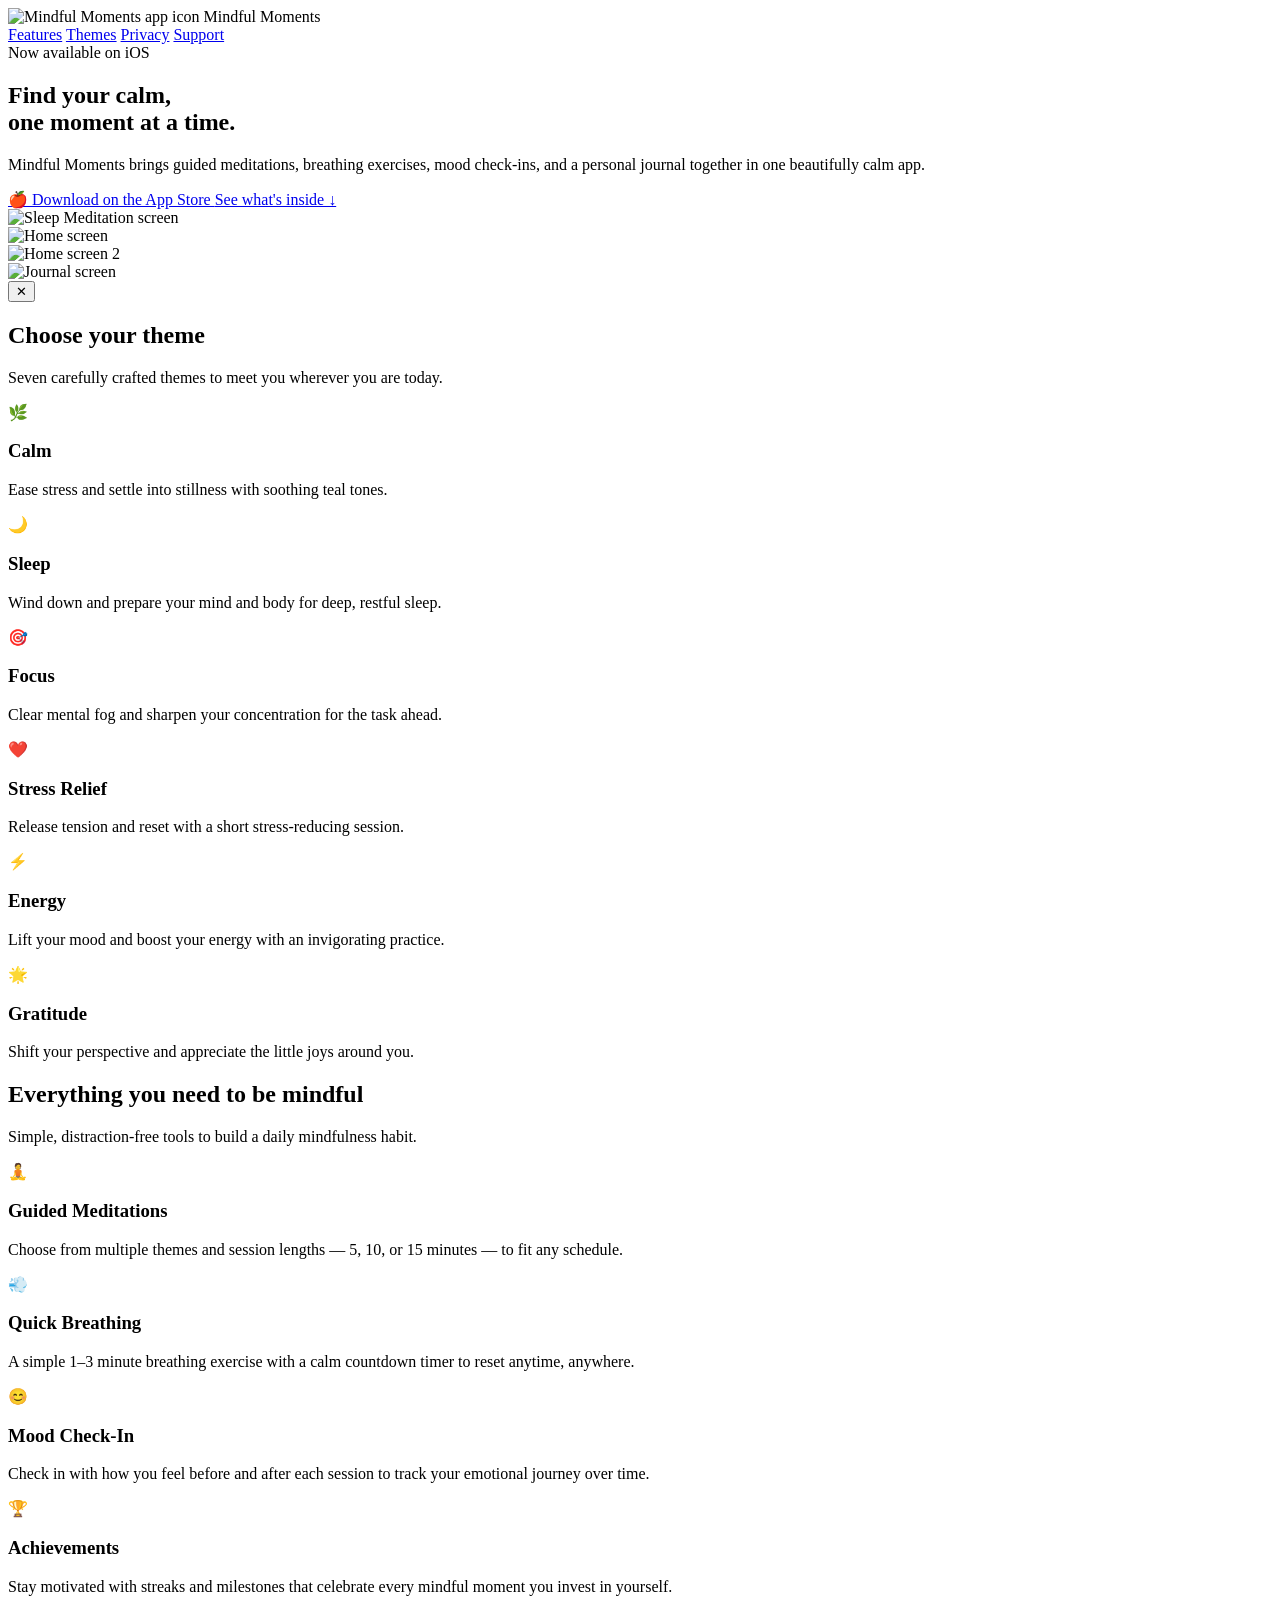
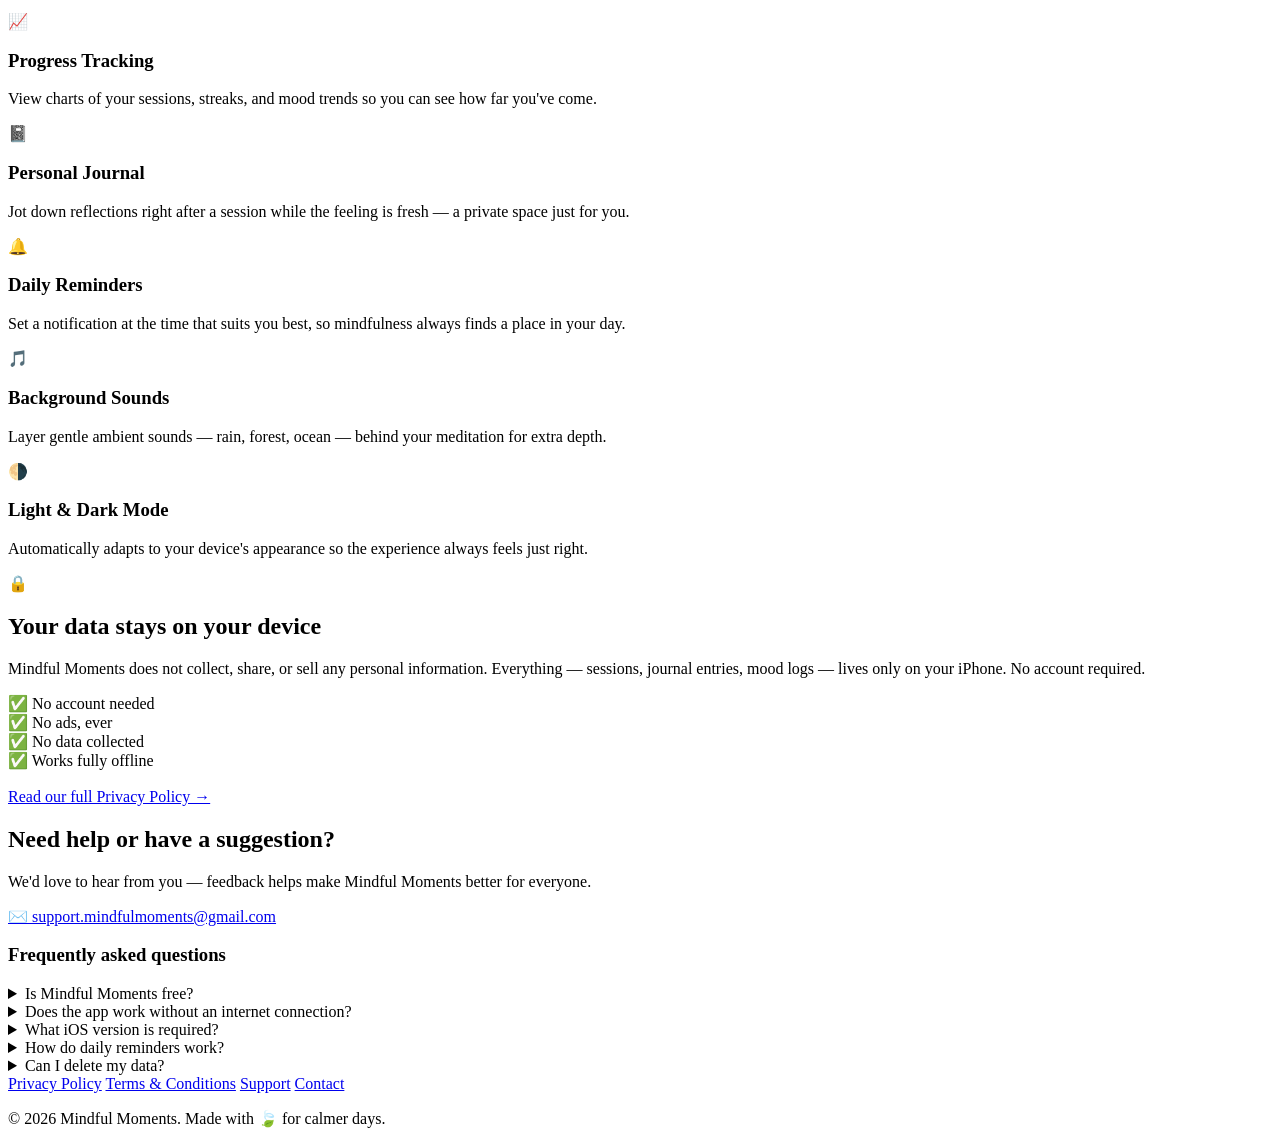
==== index.html @ 36a47b71 "Rename website/index.html to index.html" ====
<!doctype html>
<html lang="en">
  <head>
    <base href="/Mindful-Moments/"> 
    <meta charset="UTF-8" />
    <meta name="viewport" content="width=device-width, initial-scale=1.0" />
    <title>Mindful Moments — Pause. Breathe. Be.</title>
    <meta
      name="description"
      content="Mindful Moments is a gentle iOS meditation app with guided sessions, breathing exercises, mood tracking, journaling, and daily reminders — designed to help you feel calmer every day."
    />
    <meta property="og:title" content="Mindful Moments — Pause. Breathe. Be." />
    <meta
      property="og:description"
      content="Guided meditations, breathing exercises, and journaling — beautifully designed for iPhone."
    />
    <meta property="og:type" content="website" />
    <link rel="stylesheet" href="style.css" />
  </head>
  <body>
    <!-- ── Navigation ── -->
    <nav>
      <div class="nav-inner">
        <div class="nav-logo">
          <img
            class="logo-icon"
            src="Images/Mindful_Moments_%20App_Icon.png"
            alt="Mindful Moments app icon"
          />
          Mindful Moments
        </div>
        <div class="nav-links">
          <a href="#features">Features</a>
          <a href="#themes">Themes</a>
          <a href="#privacy">Privacy</a>
          <a href="#support">Support</a>
        </div>
      </div>
    </nav>

    <!-- ── Hero ── -->
    <section class="hero">
      <div class="container">
        <div class="hero-badge">Now available on iOS</div>
        <h1>
          Find your calm,<br />
          <span>one moment at a time.</span>
        </h1>
        <p>
          Mindful Moments brings guided meditations, breathing exercises, mood
          check-ins, and a personal journal together in one beautifully calm
          app.
        </p>
        <div class="hero-cta">
          <!-- Replace href with your real App Store link when live -->
          <a href="#" class="btn btn-primary">
            <span>🍎</span> Download on the App Store
          </a>
          <a href="#features" class="btn btn-ghost"> See what's inside ↓ </a>
        </div>

        <!-- Phone screenshots -->
        <div class="hero-phones">
          <div class="phone-card phone-screenshot" onclick="openLightbox(this)">
            <img
              src="Images/Mindful_Moments_Sleep_Meditation_New.png"
              alt="Sleep Meditation screen"
            />
          </div>
          <div
            class="phone-card phone-screenshot center"
            onclick="openLightbox(this)"
          >
            <img
              src="Images/Mindful_Moments_Home_Screen_1_New.png"
              alt="Home screen"
            />
          </div>
          <div
            class="phone-card phone-screenshot center"
            onclick="openLightbox(this)"
          >
            <img
              src="Images/Mindful_Moments_Home_Screen_2_New.png"
              alt="Home screen 2"
            />
          </div>
          <div class="phone-card phone-screenshot" onclick="openLightbox(this)">
            <img
              src="Images/Mindful_Moments_Journal_New.png"
              alt="Journal screen"
            />
          </div>
        </div>

        <!-- Lightbox overlay -->
        <div id="lightbox" onclick="closeLightbox()">
          <button id="lightbox-close" onclick="closeLightbox()">✕</button>
          <img id="lightbox-img" src="" alt="" />
        </div>
      </div>
    </section>

    <!-- ── Meditation Themes ── -->
    <section id="themes" class="themes-section">
      <div class="container">
        <h2>Choose your theme</h2>
        <p class="sub">
          Seven carefully crafted themes to meet you wherever you are today.
        </p>
        <div class="themes-grid">
          <div class="theme-card t-calm">
            <div class="theme-icon">🌿</div>
            <h3>Calm</h3>
            <p>
              Ease stress and settle into stillness with soothing teal tones.
            </p>
          </div>
          <div class="theme-card t-sleep">
            <div class="theme-icon">🌙</div>
            <h3>Sleep</h3>
            <p>
              Wind down and prepare your mind and body for deep, restful sleep.
            </p>
          </div>
          <div class="theme-card t-focus">
            <div class="theme-icon">🎯</div>
            <h3>Focus</h3>
            <p>
              Clear mental fog and sharpen your concentration for the task
              ahead.
            </p>
          </div>
          <div class="theme-card t-stress">
            <div class="theme-icon">❤️</div>
            <h3>Stress Relief</h3>
            <p>
              Release tension and reset with a short stress-reducing session.
            </p>
          </div>
          <div class="theme-card t-energy">
            <div class="theme-icon">⚡</div>
            <h3>Energy</h3>
            <p>
              Lift your mood and boost your energy with an invigorating
              practice.
            </p>
          </div>
          <div class="theme-card t-gratitude">
            <div class="theme-icon">🌟</div>
            <h3>Gratitude</h3>
            <p>
              Shift your perspective and appreciate the little joys around you.
            </p>
          </div>
        </div>
      </div>
    </section>

    <!-- ── Features ── -->
    <section id="features">
      <div class="container">
        <h2 class="section-title">Everything you need to be mindful</h2>
        <p class="section-sub">
          Simple, distraction-free tools to build a daily mindfulness habit.
        </p>
        <div class="features-grid">
          <div class="feature-card">
            <div class="feature-icon">🧘</div>
            <h3>Guided Meditations</h3>
            <p>
              Choose from multiple themes and session lengths — 5, 10, or 15
              minutes — to fit any schedule.
            </p>
          </div>
          <div class="feature-card">
            <div class="feature-icon">💨</div>
            <h3>Quick Breathing</h3>
            <p>
              A simple 1–3 minute breathing exercise with a calm countdown timer
              to reset anytime, anywhere.
            </p>
          </div>
          <div class="feature-card">
            <div class="feature-icon">😊</div>
            <h3>Mood Check-In</h3>
            <p>
              Check in with how you feel before and after each session to track
              your emotional journey over time.
            </p>
          </div>
          <div class="feature-card">
            <div class="feature-icon">🏆</div>
            <h3>Achievements</h3>
            <p>
              Stay motivated with streaks and milestones that celebrate every
              mindful moment you invest in yourself.
            </p>
          </div>
          <div class="feature-card">
            <div class="feature-icon">📈</div>
            <h3>Progress Tracking</h3>
            <p>
              View charts of your sessions, streaks, and mood trends so you can
              see how far you've come.
            </p>
          </div>
          <div class="feature-card">
            <div class="feature-icon">📓</div>
            <h3>Personal Journal</h3>
            <p>
              Jot down reflections right after a session while the feeling is
              fresh — a private space just for you.
            </p>
          </div>
          <div class="feature-card">
            <div class="feature-icon">🔔</div>
            <h3>Daily Reminders</h3>
            <p>
              Set a notification at the time that suits you best, so mindfulness
              always finds a place in your day.
            </p>
          </div>
          <div class="feature-card">
            <div class="feature-icon">🎵</div>
            <h3>Background Sounds</h3>
            <p>
              Layer gentle ambient sounds — rain, forest, ocean — behind your
              meditation for extra depth.
            </p>
          </div>
          <div class="feature-card">
            <div class="feature-icon">🌗</div>
            <h3>Light &amp; Dark Mode</h3>
            <p>
              Automatically adapts to your device's appearance so the experience
              always feels just right.
            </p>
          </div>
        </div>
      </div>
    </section>

    <!-- ── Privacy ── -->
    <section id="privacy">
      <div class="container">
        <div class="privacy-banner">
          <div class="lock">🔒</div>
          <h2>Your data stays on your device</h2>
          <p>
            Mindful Moments does not collect, share, or sell any personal
            information. Everything — sessions, journal entries, mood logs —
            lives only on your iPhone. No account required.
          </p>
          <div class="privacy-points">
            <div class="privacy-point">✅ No account needed</div>
            <div class="privacy-point">✅ No ads, ever</div>
            <div class="privacy-point">✅ No data collected</div>
            <div class="privacy-point">✅ Works fully offline</div>
          </div>
          <br />
          <a href="privacy.html" class="btn btn-ghost" style="margin-top: 8px">
            Read our full Privacy Policy →
          </a>
        </div>
      </div>
    </section>

    <!-- ── Support ── -->
    <section id="support" class="support-section">
      <div class="container">
        <h2>Need help or have a suggestion?</h2>
        <p>
          We'd love to hear from you — feedback helps make Mindful Moments
          better for everyone.
        </p>
        <!-- Replace with your real support email -->
        <a href="mailto:support.mindfulmoments@gmail.com" class="support-email">
          ✉️ support.mindfulmoments@gmail.com
        </a>

        <!-- FAQ -->
        <div class="faq">
          <h3>Frequently asked questions</h3>

          <details class="faq-item">
            <summary>Is Mindful Moments free?</summary>
            <p>
              Yes — the core app is free to download and use. There are no
              hidden charges or subscriptions required to access the guided
              meditations, journal, or progress tracking.
            </p>
          </details>

          <details class="faq-item">
            <summary>Does the app work without an internet connection?</summary>
            <p>
              Absolutely. Once installed, Mindful Moments works fully offline.
              All your sessions, journal entries, and progress are stored
              securely on your device.
            </p>
          </details>

          <details class="faq-item">
            <summary>What iOS version is required?</summary>
            <p>
              Mindful Moments requires iOS 17 or later and runs on all modern
              iPhones and iPads.
            </p>
          </details>

          <details class="faq-item">
            <summary>How do daily reminders work?</summary>
            <p>
              Head to the Settings tab in the app, choose a time that suits you,
              and turn on reminders. You'll need to allow notification
              permission when prompted — this is the only permission the app
              requests.
            </p>
          </details>

          <details class="faq-item">
            <summary>Can I delete my data?</summary>
            <p>
              Yes. Because all data is stored locally on your device, you can
              delete it at any time by removing the app. Nothing is stored in
              the cloud or on external servers.
            </p>
          </details>
        </div>
      </div>
    </section>

    <!-- ── Footer ── -->
    <footer>
      <div class="container">
        <div class="footer-links">
          <a href="privacy.html">Privacy Policy</a>
          <a href="terms.html">Terms &amp; Conditions</a>
          <a href="#support">Support</a>
          <a href="mailto:support.mindfulmoments@gmail.com">Contact</a>
        </div>
        <p>© 2026 Mindful Moments. Made with 🍃 for calmer days.</p>
      </div>
    </footer>

    <script>
      const lightbox = document.getElementById("lightbox");
      const lightboxImg = document.getElementById("lightbox-img");

      function openLightbox(card) {
        const img = card.querySelector("img");
        lightboxImg.src = img.src;
        lightboxImg.alt = img.alt;
        lightbox.style.display = "flex";
        // Trigger transition on next frame
        requestAnimationFrame(() => lightbox.classList.add("open"));
        document.body.style.overflow = "hidden";
      }

      function closeLightbox() {
        lightbox.classList.remove("open");
        document.body.style.overflow = "";
        setTimeout(() => {
          lightbox.style.display = "none";
        }, 300);
      }

      // Close on Escape key
      document.addEventListener("keydown", (e) => {
        if (e.key === "Escape") closeLightbox();
      });

      // Prevent click on image itself from closing
      lightboxImg.addEventListener("click", (e) => e.stopPropagation());
      <!-- v2 -->
        <!-- republish -->
    </script>
  </body>
</html>
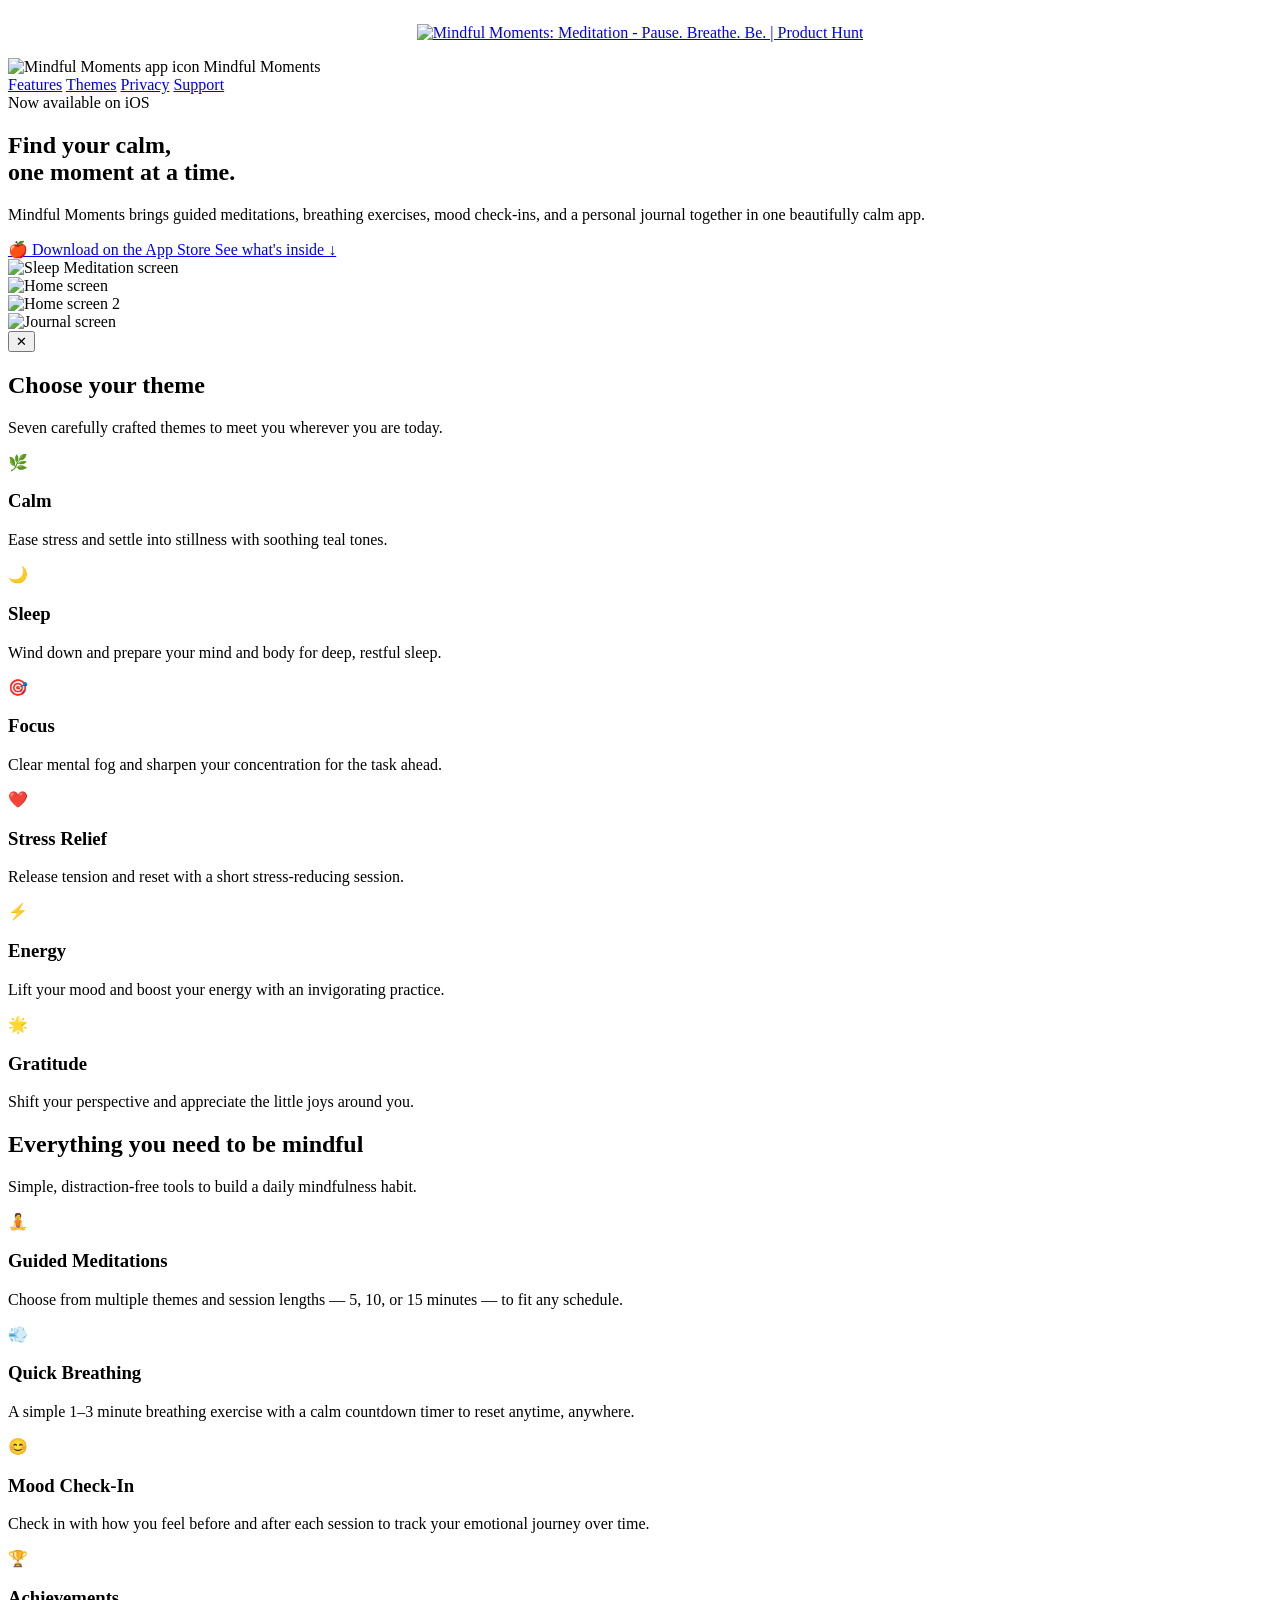
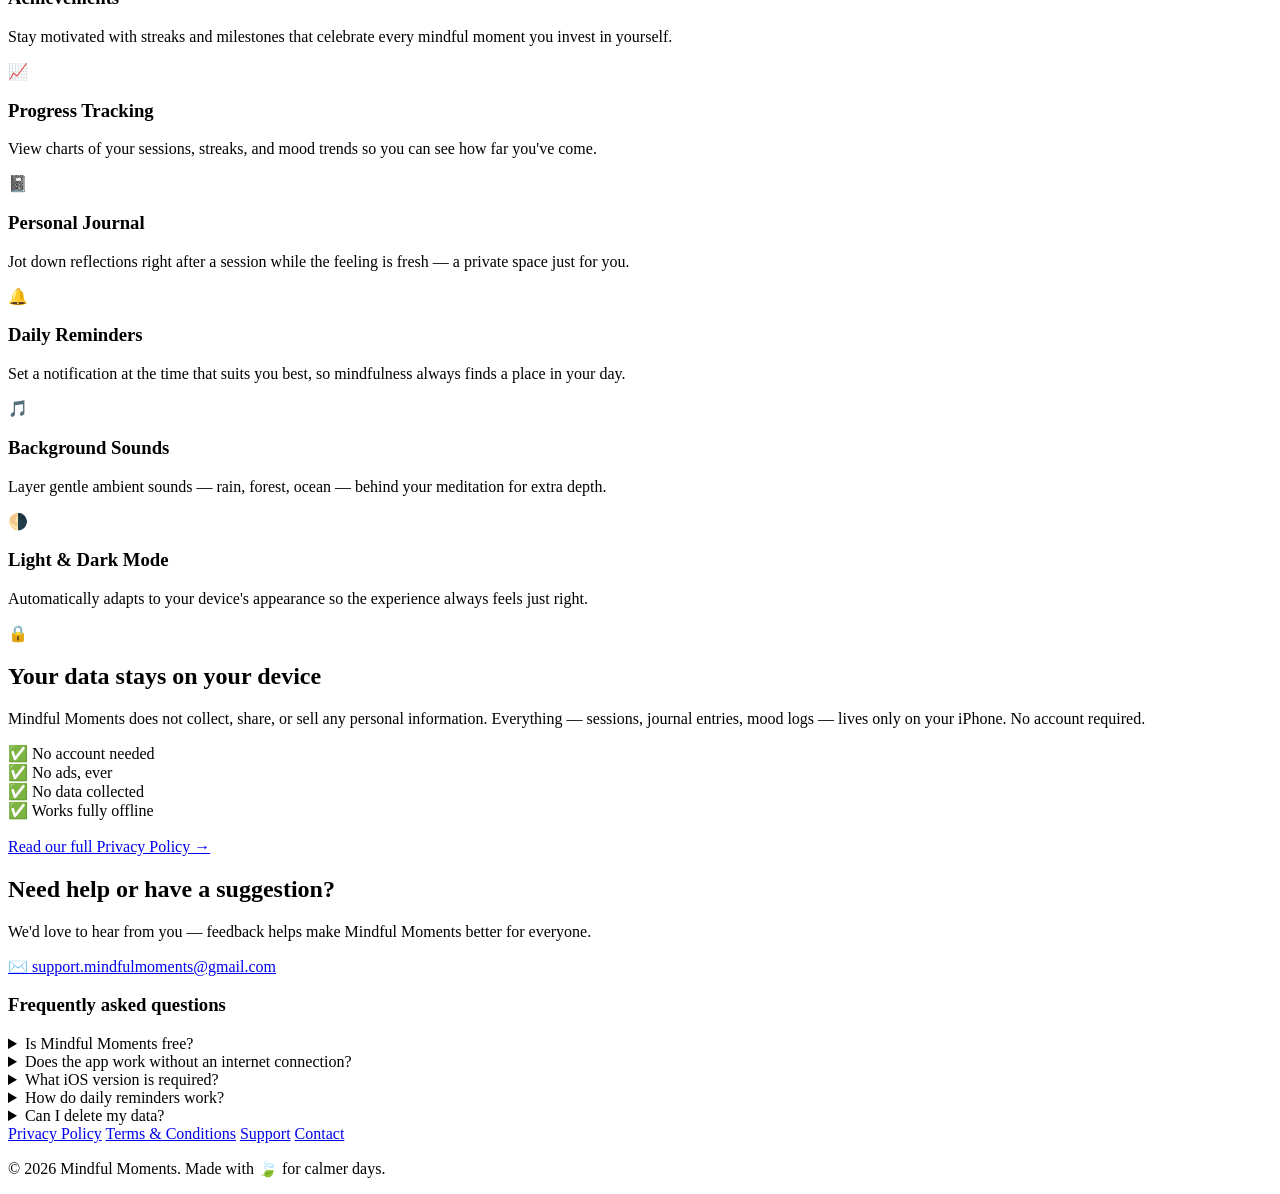
==== commit 9fadd572: "Update index.html" ====
--- a/index.html
+++ b/index.html
@@ -1,7 +1,7 @@
 <!doctype html>
 <html lang="en">
   <head>
-    <base href="/Mindful-Moments/"> 
+    <base href="/mindful-moments/"> 
     <meta charset="UTF-8" />
     <meta name="viewport" content="width=device-width, initial-scale=1.0" />
     <title>Mindful Moments — Pause. Breathe. Be.</title>
@@ -18,6 +18,9 @@
     <link rel="stylesheet" href="style.css" />
   </head>
   <body>
+    <div style="text-align: center; padding: 16px 0;">
+  <a href="https://www.producthunt.com/products/mindful-moments-meditation?embed=true&utm_source=badge-featured&utm_medium=badge&utm_campaign=badge-mindful-moments-meditation" target="_blank" rel="noopener noreferrer"><img alt="Mindful Moments: Meditation - Pause. Breathe. Be. | Product Hunt" width="250" height="54" src="https://api.producthunt.com/widgets/embed-image/v1/featured.svg?post_id=1178754&theme=light&t=1782197479480"></a>
+</div>
     <!-- ── Navigation ── -->
     <nav>
       <div class="nav-inner">
--- a/style.css
+++ b/style.css
@@ -0,0 +1,501 @@
+/* =============================================
+   Mindful Moments — Website stylesheet
+   Colour palette mirrors the app's teal/blue
+   gradient and SF Rounded aesthetic.
+   ============================================= */
+
+/* ── SF Pro Rounded font faces ── */
+@font-face {
+  font-family: 'SF Pro Rounded';
+  src: url('Fonts/SF-Pro-Rounded-Regular.otf') format('opentype');
+  font-weight: 400;
+  font-style: normal;
+  font-display: swap;
+}
+@font-face {
+  font-family: 'SF Pro Rounded';
+  src: url('Fonts/SF-Pro-Rounded-Medium.otf') format('opentype');
+  font-weight: 500;
+  font-style: normal;
+  font-display: swap;
+}
+@font-face {
+  font-family: 'SF Pro Rounded';
+  src: url('Fonts/SF-Pro-Rounded-Semibold.otf') format('opentype');
+  font-weight: 600;
+  font-style: normal;
+  font-display: swap;
+}
+@font-face {
+  font-family: 'SF Pro Rounded';
+  src: url('Fonts/SF-Pro-Rounded-Bold.otf') format('opentype');
+  font-weight: 700;
+  font-style: normal;
+  font-display: swap;
+}
+@font-face {
+  font-family: 'SF Pro Rounded';
+  src: url('Fonts/SF-Pro-Rounded-Heavy.otf') format('opentype');
+  font-weight: 800;
+  font-style: normal;
+  font-display: swap;
+}
+@font-face {
+  font-family: 'SF Pro Rounded';
+  src: url('Fonts/SF-Pro-Rounded-Black.otf') format('opentype');
+  font-weight: 900;
+  font-style: normal;
+  font-display: swap;
+}
+
+:root {
+  --teal:        #00c8b3;
+  --teal-dark:   #00a090;
+  --blue:        #4a90e2;
+  --grad-start:  #5ba4e6;
+  --grad-end:    #38c8b3;
+  --dark-bg:     #0d1b2a;
+  --card-bg:     rgba(255,255,255,0.10);
+  --card-border: rgba(255,255,255,0.22);
+  --text-light:  #ffffff;
+  --text-muted:  rgba(255,255,255,0.75);
+  --text-dark:   #0f2027;
+  --radius:      20px;
+  --radius-sm:   12px;
+  --shadow:      0 12px 40px rgba(0,0,0,0.18);
+}
+
+/* ── Reset ── */
+*, *::before, *::after { box-sizing: border-box; margin: 0; padding: 0; }
+html { scroll-behavior: smooth; }
+body {
+  font-family: 'SF Pro Rounded', system-ui, sans-serif;
+  background: var(--dark-bg);
+  color: var(--text-light);
+  line-height: 1.6;
+  -webkit-font-smoothing: antialiased;
+}
+a { color: inherit; text-decoration: none; }
+img { max-width: 100%; display: block; }
+
+/* ── Layout helpers ── */
+.container {
+  max-width: 1080px;
+  margin: 0 auto;
+  padding: 0 24px;
+}
+section { padding: 80px 0; }
+
+/* ── Buttons ── */
+.btn {
+  display: inline-flex;
+  align-items: center;
+  gap: 10px;
+  padding: 14px 30px;
+  border-radius: 50px;
+  font-size: 1rem;
+  font-weight: 600;
+  cursor: pointer;
+  transition: transform .2s, box-shadow .2s;
+  border: none;
+}
+.btn:hover { transform: translateY(-2px); box-shadow: 0 8px 28px rgba(0,200,179,.35); }
+.btn-primary {
+  background: linear-gradient(135deg, var(--teal), var(--blue));
+  color: #fff;
+}
+.btn-ghost {
+  background: var(--card-bg);
+  color: #fff;
+  border: 1px solid var(--card-border);
+  backdrop-filter: blur(12px);
+}
+
+/* ── Nav ── */
+nav {
+  position: sticky;
+  top: 0;
+  z-index: 100;
+  background: rgba(13,27,42,.72);
+  backdrop-filter: blur(20px);
+  border-bottom: 1px solid rgba(255,255,255,.08);
+}
+.nav-inner {
+  display: flex;
+  align-items: center;
+  justify-content: space-between;
+  padding: 16px 24px;
+  max-width: 1080px;
+  margin: 0 auto;
+}
+.nav-logo {
+  display: flex;
+  align-items: center;
+  gap: 10px;
+  font-size: 1.1rem;
+  font-weight: 700;
+}
+.nav-logo .logo-icon {
+  width: 36px;
+  height: 36px;
+  border-radius: 10px;
+  object-fit: cover;
+  display: block;
+  flex-shrink: 0;
+}
+.nav-links { display: flex; gap: 28px; font-size: .92rem; font-weight: 500; }
+.nav-links a { color: var(--text-muted); transition: color .2s; }
+.nav-links a:hover { color: #fff; }
+
+/* ── Hero ── */
+.hero {
+  position: relative;
+  overflow: hidden;
+  padding: 120px 0 100px;
+  text-align: center;
+}
+.hero::before {
+  content: '';
+  position: absolute;
+  inset: 0;
+  background: radial-gradient(ellipse 80% 60% at 50% 0%, rgba(0,200,179,.22) 0%, transparent 70%),
+              linear-gradient(180deg, rgba(90,164,230,.14) 0%, transparent 60%);
+  pointer-events: none;
+}
+.hero-badge {
+  display: inline-block;
+  background: rgba(0,200,179,.15);
+  border: 1px solid rgba(0,200,179,.35);
+  color: var(--teal);
+  font-size: .8rem;
+  font-weight: 600;
+  letter-spacing: .06em;
+  text-transform: uppercase;
+  padding: 6px 16px;
+  border-radius: 50px;
+  margin-bottom: 28px;
+}
+.hero h1 {
+  font-size: clamp(2.4rem, 6vw, 4rem);
+  font-weight: 800;
+  line-height: 1.12;
+  letter-spacing: -.02em;
+  margin-bottom: 22px;
+}
+.hero h1 span {
+  background: linear-gradient(90deg, var(--teal), var(--blue));
+  -webkit-background-clip: text;
+  -webkit-text-fill-color: transparent;
+  background-clip: text;
+}
+.hero p {
+  font-size: 1.15rem;
+  color: var(--text-muted);
+  max-width: 560px;
+  margin: 0 auto 40px;
+}
+.hero-cta { display: flex; justify-content: center; gap: 14px; flex-wrap: wrap; }
+
+/* app store badge placeholder */
+.badge-wrap {
+  display: inline-flex;
+  align-items: center;
+  gap: 8px;
+  padding: 11px 22px;
+  border-radius: 12px;
+  background: rgba(255,255,255,.08);
+  border: 1px solid rgba(255,255,255,.16);
+  font-size: .88rem;
+  font-weight: 600;
+  color: var(--text-muted);
+  cursor: default;
+}
+.badge-wrap .badge-icon { font-size: 1.4rem; }
+
+/* mockup phones */
+.hero-phones {
+  position: relative;
+  display: flex;
+  justify-content: flex-start;
+  align-items: center;
+  gap: 24px;
+  margin-top: 72px;
+  padding: 16px 40px 24px;
+  overflow-x: auto;
+  scroll-snap-type: x mandatory;
+  scrollbar-width: none;
+  -webkit-overflow-scrolling: touch;
+}
+.hero-phones::-webkit-scrollbar { display: none; }
+.phone-card {
+  width: 155px;
+  height: 305px;
+  border-radius: 32px;
+  border: 2px solid rgba(255,255,255,.15);
+  background: var(--card-bg);
+  backdrop-filter: blur(16px);
+  box-shadow: var(--shadow);
+  display: flex;
+  flex-direction: column;
+  align-items: center;
+  justify-content: center;
+  gap: 10px;
+  color: var(--text-muted);
+  font-size: .78rem;
+  text-align: center;
+  padding: 16px;
+  transition: transform .3s ease;
+}
+.phone-card.phone-screenshot {
+  width: 480px;
+  flex-shrink: 0;
+  scroll-snap-align: center;
+  height: auto;
+  padding: 0;
+  overflow: visible;
+  background: none;
+  border: none;
+  border-radius: 0;
+  backdrop-filter: none;
+  box-shadow: none;
+}
+.phone-card.phone-screenshot img {
+  width: 100%;
+  height: auto;
+  display: block;
+  border-radius: 16px;
+  filter: drop-shadow(0 20px 48px rgba(0,0,0,.45));
+}
+.phone-card:hover { transform: translateY(-8px); }
+.phone-card.center { transform: translateY(-36px); z-index: 2; }
+.phone-card.center:hover { transform: translateY(-46px); }
+.phone-card.phone-screenshot {
+  transition: transform .45s cubic-bezier(0.34, 1.56, 0.64, 1),
+              filter .45s ease;
+}
+.phone-card.phone-screenshot:hover {
+  transform: translateY(-18px);
+  filter: drop-shadow(0 32px 56px rgba(0,0,0,.55));
+}
+.phone-card.phone-screenshot.center { transform: none; }
+.phone-card.phone-screenshot.center:hover { transform: translateY(-18px); }
+.phone-card .screen-icon { font-size: 2.6rem; }
+.phone-card .screen-label { font-weight: 600; color: #fff; font-size: .86rem; }
+
+/* ── Themes grid ── */
+.themes-section { background: rgba(255,255,255,.025); }
+.themes-section h2 { text-align: center; font-size: 2rem; font-weight: 800; margin-bottom: 12px; }
+.themes-section .sub { text-align: center; color: var(--text-muted); margin-bottom: 52px; font-size: 1rem; }
+.themes-grid {
+  display: grid;
+  grid-template-columns: repeat(auto-fit, minmax(160px, 1fr));
+  gap: 16px;
+}
+.theme-card {
+  background: var(--card-bg);
+  border: 1px solid var(--card-border);
+  border-radius: var(--radius);
+  padding: 28px 16px 22px;
+  text-align: center;
+  backdrop-filter: blur(12px);
+  transition: transform .2s, box-shadow .2s;
+}
+.theme-card:hover { transform: translateY(-4px); box-shadow: 0 16px 40px rgba(0,0,0,.28); }
+.theme-icon {
+  width: 62px;
+  height: 62px;
+  border-radius: 50%;
+  margin: 0 auto 14px;
+  display: flex;
+  align-items: center;
+  justify-content: center;
+  font-size: 1.7rem;
+}
+.theme-card h3 { font-size: .98rem; font-weight: 700; margin-bottom: 6px; }
+.theme-card p  { font-size: .78rem; color: var(--text-muted); line-height: 1.5; }
+/* per-theme accent colours */
+.t-calm        .theme-icon { background: rgba(0,200,179,.22);  }
+.t-sleep       .theme-icon { background: rgba(97,85,245,.22);  }
+.t-focus       .theme-icon { background: rgba(0,136,255,.22);  }
+.t-stress      .theme-icon { background: rgba(255,45,85,.22);  }
+.t-energy      .theme-icon { background: rgba(255,141,40,.22); }
+.t-gratitude   .theme-icon { background: rgba(255,204,0,.22);  }
+
+/* ── Features ── */
+.features-grid {
+  display: grid;
+  grid-template-columns: repeat(auto-fit, minmax(260px, 1fr));
+  gap: 20px;
+}
+.feature-card {
+  background: var(--card-bg);
+  border: 1px solid var(--card-border);
+  border-radius: var(--radius);
+  padding: 28px 24px;
+  backdrop-filter: blur(12px);
+  transition: transform .2s;
+}
+.feature-card:hover { transform: translateY(-4px); }
+.feature-icon {
+  width: 50px;
+  height: 50px;
+  border-radius: 14px;
+  background: linear-gradient(135deg, var(--teal), var(--blue));
+  display: flex;
+  align-items: center;
+  justify-content: center;
+  font-size: 1.4rem;
+  margin-bottom: 16px;
+}
+.feature-card h3 { font-size: 1rem; font-weight: 700; margin-bottom: 8px; }
+.feature-card p  { font-size: .88rem; color: var(--text-muted); line-height: 1.6; }
+.section-title { text-align: center; font-size: 2rem; font-weight: 800; margin-bottom: 12px; }
+.section-sub   { text-align: center; color: var(--text-muted); margin-bottom: 52px; font-size: 1rem; }
+
+/* ── Privacy highlight ── */
+.privacy-banner {
+  background: linear-gradient(135deg, rgba(0,200,179,.12), rgba(74,144,226,.12));
+  border: 1px solid rgba(0,200,179,.25);
+  border-radius: var(--radius);
+  padding: 48px;
+  text-align: center;
+}
+.privacy-banner .lock { font-size: 3rem; margin-bottom: 16px; }
+.privacy-banner h2 { font-size: 1.7rem; font-weight: 800; margin-bottom: 12px; }
+.privacy-banner p  { color: var(--text-muted); max-width: 540px; margin: 0 auto 24px; }
+.privacy-points {
+  display: flex;
+  justify-content: center;
+  gap: 24px;
+  flex-wrap: wrap;
+  margin-top: 8px;
+}
+.privacy-point {
+  display: flex;
+  align-items: center;
+  gap: 8px;
+  font-size: .9rem;
+  color: var(--teal);
+  font-weight: 600;
+}
+
+/* ── Support ── */
+.support-section { text-align: center; }
+.support-section h2 { font-size: 2rem; font-weight: 800; margin-bottom: 12px; }
+.support-section p  { color: var(--text-muted); margin-bottom: 32px; }
+.support-email {
+  display: inline-flex;
+  align-items: center;
+  gap: 10px;
+  padding: 16px 32px;
+  border-radius: 50px;
+  background: linear-gradient(135deg, var(--teal), var(--blue));
+  font-weight: 700;
+  font-size: 1.05rem;
+  color: #fff;
+  transition: transform .2s, box-shadow .2s;
+}
+.support-email:hover { transform: translateY(-2px); box-shadow: 0 8px 28px rgba(0,200,179,.4); }
+.faq { max-width: 640px; margin: 52px auto 0; text-align: left; }
+.faq h3 { font-size: 1.3rem; font-weight: 700; margin-bottom: 24px; text-align: center; }
+.faq-item { margin-bottom: 18px; }
+.faq-item summary {
+  font-weight: 600;
+  cursor: pointer;
+  list-style: none;
+  display: flex;
+  justify-content: space-between;
+  align-items: center;
+  padding: 16px 20px;
+  background: var(--card-bg);
+  border: 1px solid var(--card-border);
+  border-radius: var(--radius-sm);
+  backdrop-filter: blur(8px);
+}
+.faq-item summary::-webkit-details-marker { display: none; }
+.faq-item summary::after { content: '+'; font-size: 1.2rem; color: var(--teal); }
+.faq-item[open] summary::after { content: '−'; }
+.faq-item p {
+  padding: 14px 20px 16px;
+  color: var(--text-muted);
+  font-size: .9rem;
+  line-height: 1.7;
+  background: rgba(255,255,255,.04);
+  border: 1px solid var(--card-border);
+  border-top: none;
+  border-radius: 0 0 var(--radius-sm) var(--radius-sm);
+}
+
+/* ── Footer ── */
+footer {
+  background: rgba(0,0,0,.35);
+  border-top: 1px solid rgba(255,255,255,.07);
+  padding: 40px 0;
+  text-align: center;
+  font-size: .84rem;
+  color: var(--text-muted);
+}
+footer .footer-links { display: flex; justify-content: center; gap: 24px; margin-bottom: 16px; }
+footer .footer-links a { transition: color .2s; }
+footer .footer-links a:hover { color: var(--teal); }
+
+/* ── Lightbox ── */
+#lightbox {
+  display: none;
+  position: fixed;
+  inset: 0;
+  z-index: 1000;
+  background: rgba(0,0,0,.85);
+  backdrop-filter: blur(12px);
+  align-items: center;
+  justify-content: center;
+  cursor: zoom-out;
+  opacity: 0;
+  transition: opacity .3s ease;
+}
+#lightbox.open {
+  display: flex;
+  opacity: 1;
+}
+#lightbox-img {
+  max-width: 90vw;
+  max-height: 88vh;
+  border-radius: 20px;
+  box-shadow: 0 32px 80px rgba(0,0,0,.6);
+  transform: scale(0.92);
+  transition: transform .35s cubic-bezier(0.34, 1.56, 0.64, 1);
+  cursor: default;
+}
+#lightbox.open #lightbox-img {
+  transform: scale(1);
+}
+#lightbox-close {
+  position: fixed;
+  top: 24px;
+  right: 28px;
+  background: rgba(255,255,255,.12);
+  border: 1px solid rgba(255,255,255,.22);
+  color: #fff;
+  font-size: 1.1rem;
+  width: 40px;
+  height: 40px;
+  border-radius: 50%;
+  cursor: pointer;
+  display: flex;
+  align-items: center;
+  justify-content: center;
+  transition: background .2s;
+  z-index: 1001;
+}
+#lightbox-close:hover { background: rgba(255,255,255,.25); }
+.phone-card.phone-screenshot { cursor: zoom-in; }
+
+/* ── Responsive ── */
+@media (max-width: 640px) {
+  nav .nav-links { display: none; }
+  .hero h1 { font-size: 2.2rem; }
+  .hero-phones { height: auto; flex-direction: column; align-items: center; }
+  .phone-card.center { transform: none; }
+  section { padding: 56px 0; }
+  .privacy-banner { padding: 32px 20px; }
+}
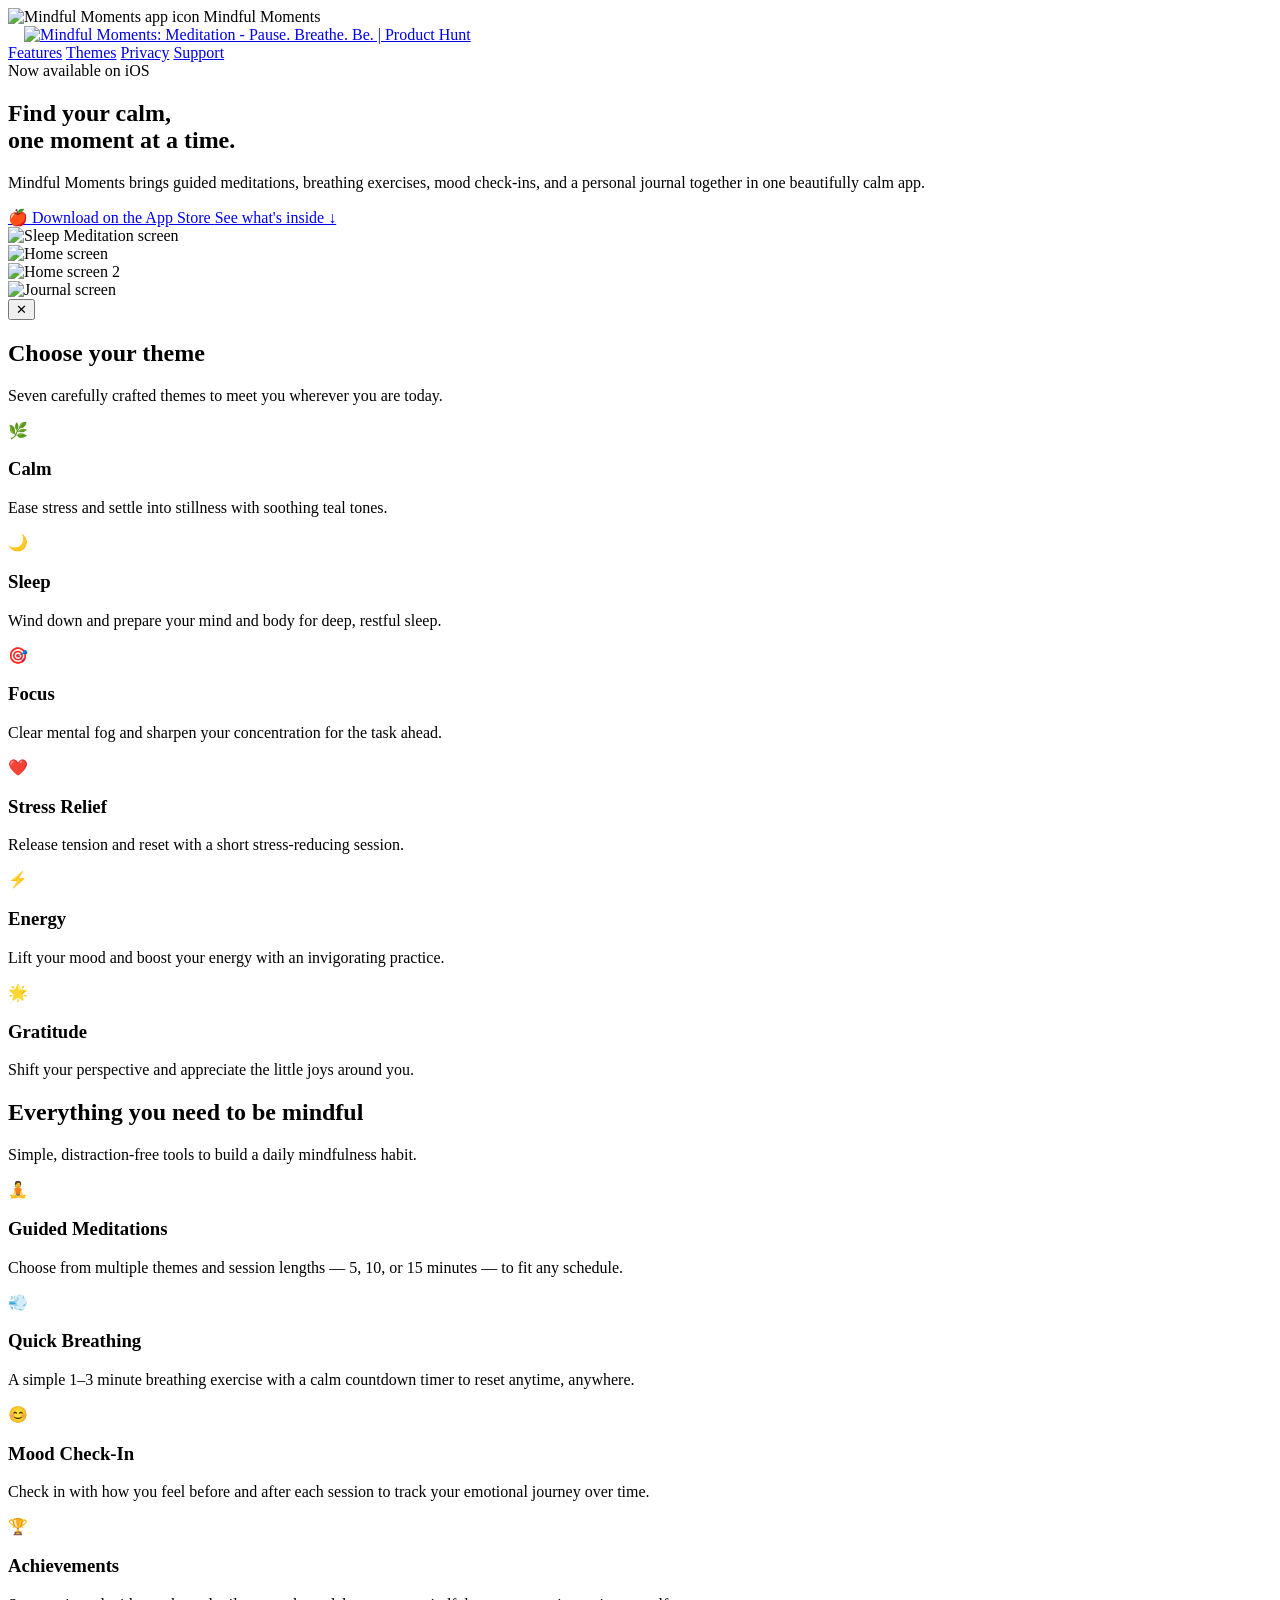
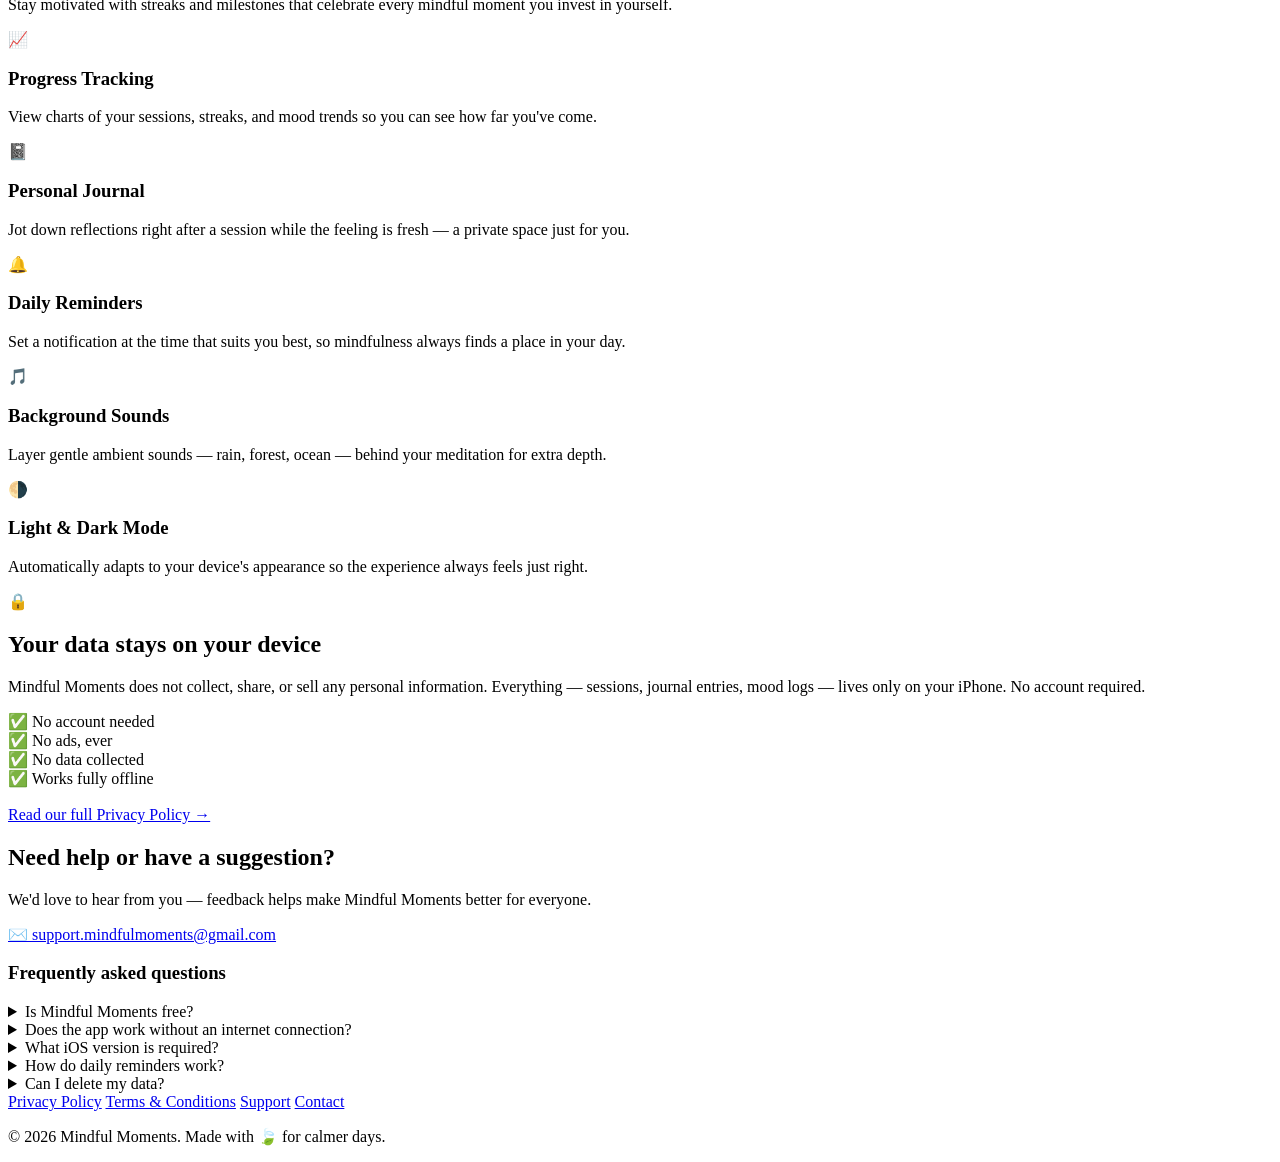
==== commit d26d3c00: "Update index.html" ====
--- a/index.html
+++ b/index.html
@@ -18,28 +18,31 @@
     <link rel="stylesheet" href="style.css" />
   </head>
   <body>
-    <div style="text-align: center; padding: 16px 0;">
-  <a href="https://www.producthunt.com/products/mindful-moments-meditation?embed=true&utm_source=badge-featured&utm_medium=badge&utm_campaign=badge-mindful-moments-meditation" target="_blank" rel="noopener noreferrer"><img alt="Mindful Moments: Meditation - Pause. Breathe. Be. | Product Hunt" width="250" height="54" src="https://api.producthunt.com/widgets/embed-image/v1/featured.svg?post_id=1178754&theme=light&t=1782197479480"></a>
-</div>
+    
     <!-- ── Navigation ── -->
-    <nav>
-      <div class="nav-inner">
-        <div class="nav-logo">
-          <img
-            class="logo-icon"
-            src="Images/Mindful_Moments_%20App_Icon.png"
-            alt="Mindful Moments app icon"
-          />
-          Mindful Moments
-        </div>
-        <div class="nav-links">
-          <a href="#features">Features</a>
-          <a href="#themes">Themes</a>
-          <a href="#privacy">Privacy</a>
-          <a href="#support">Support</a>
-        </div>
-      </div>
-    </nav>
+<nav>
+  <div class="nav-inner">
+    <div class="nav-logo">
+      <img
+        class="logo-icon"
+        src="Images/Mindful_Moments_%20App_Icon.png"
+        alt="Mindful Moments app icon"
+      />
+      Mindful Moments
+    </div>
+
+    <a href="https://www.producthunt.com/products/mindful-moments-meditation?embed=true&utm_source=badge-featured&utm_medium=badge&utm_campaign=badge-mindful-moments-meditation" target="_blank" rel="noopener noreferrer" style="margin-left: 16px;">
+      <img alt="Mindful Moments: Meditation - Pause. Breathe. Be. | Product Hunt" width="150" height="32" src="https://api.producthunt.com/widgets/embed-image/v1/featured.svg?post_id=1178754&theme=light&t=1782197479480">
+    </a>
+
+    <div class="nav-links">
+      <a href="#features">Features</a>
+      <a href="#themes">Themes</a>
+      <a href="#privacy">Privacy</a>
+      <a href="#support">Support</a>
+    </div>
+  </div>
+</nav>
 
     <!-- ── Hero ── -->
     <section class="hero">
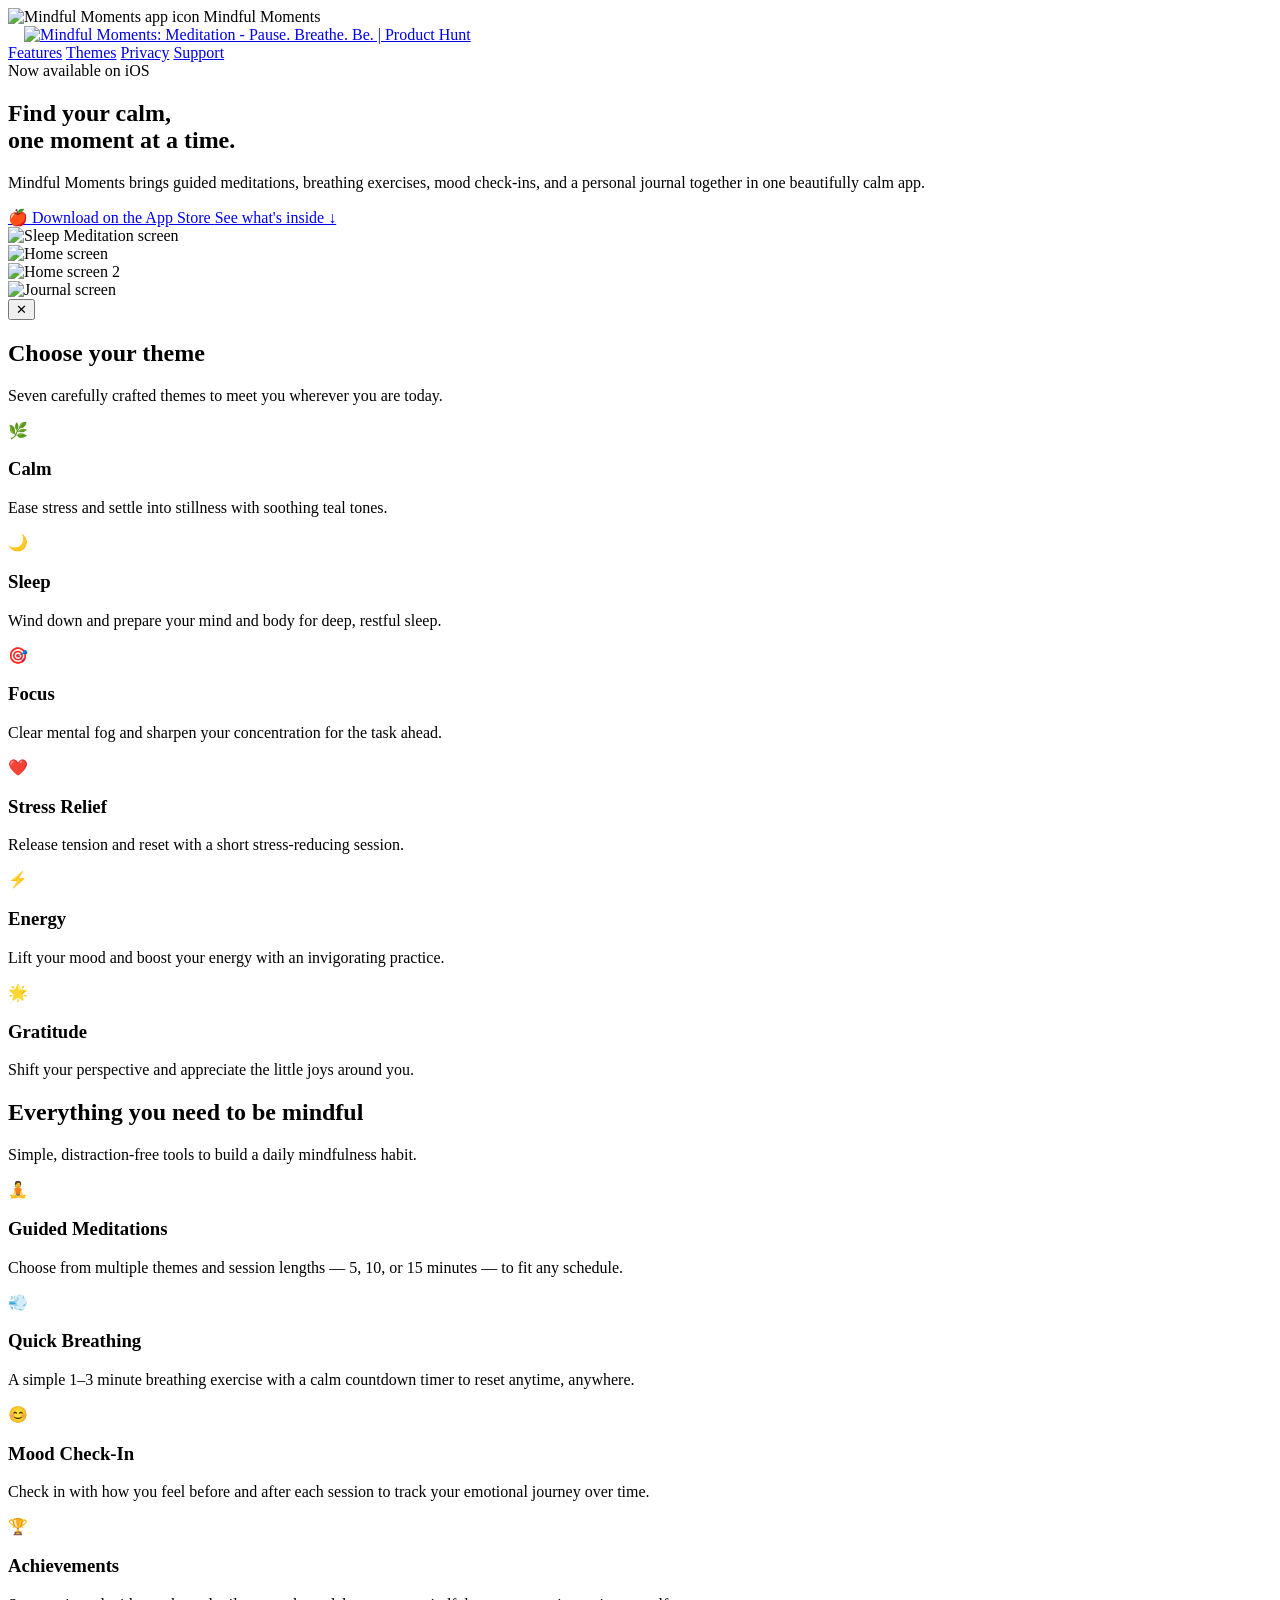
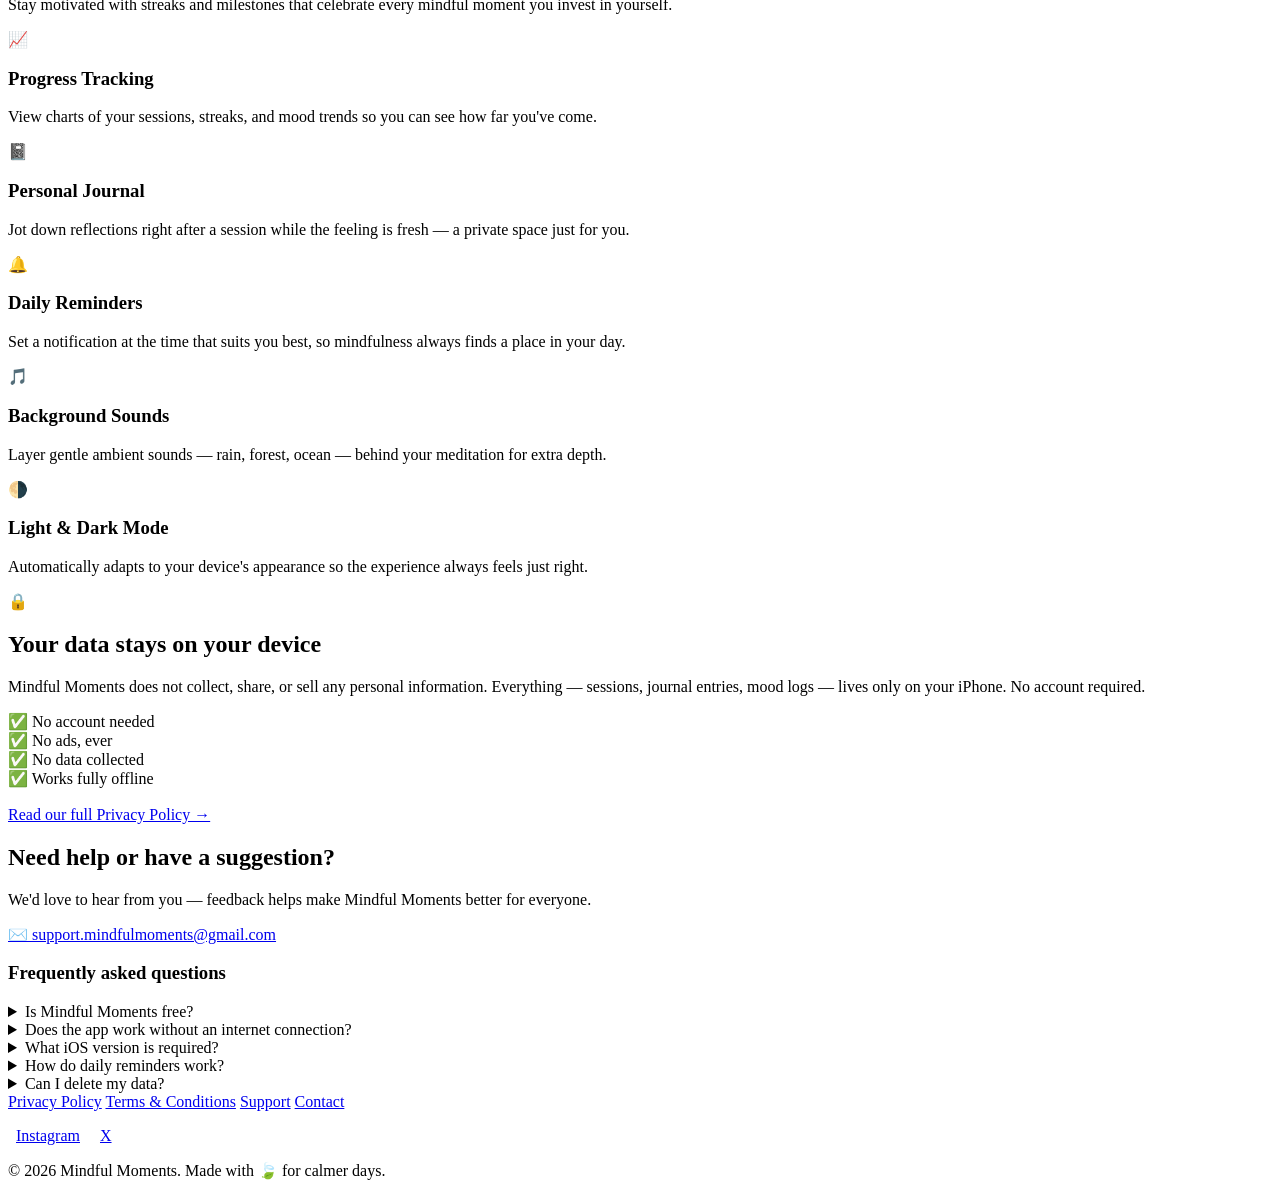
==== commit 659b71f0: "Update index.html" ====
--- a/index.html
+++ b/index.html
@@ -59,11 +59,11 @@
         </p>
         <div class="hero-cta">
           <!-- Replace href with your real App Store link when live -->
-          <a href="#" class="btn btn-primary">
-            <span>🍎</span> Download on the App Store
-          </a>
-          <a href="#features" class="btn btn-ghost"> See what's inside ↓ </a>
-        </div>
+       <a href="https://apple.co/4b2LQbC" target="_blank" rel="noopener noreferrer" class="btn btn-primary">
+  <span>🍎</span> Download on the App Store
+</a>
+<a href="#features" class="btn btn-ghost"> See what's inside ↓ </a>
+</div>
 
         <!-- Phone screenshots -->
         <div class="hero-phones">
@@ -337,18 +337,22 @@
       </div>
     </section>
 
-    <!-- ── Footer ── -->
-    <footer>
-      <div class="container">
-        <div class="footer-links">
-          <a href="privacy.html">Privacy Policy</a>
-          <a href="terms.html">Terms &amp; Conditions</a>
-          <a href="#support">Support</a>
-          <a href="mailto:support.mindfulmoments@gmail.com">Contact</a>
-        </div>
-        <p>© 2026 Mindful Moments. Made with 🍃 for calmer days.</p>
-      </div>
-    </footer>
+   <!-- ── Footer ── -->
+<footer>
+  <div class="container">
+    <div class="footer-links">
+      <a href="privacy.html">Privacy Policy</a>
+      <a href="terms.html">Terms &amp; Conditions</a>
+      <a href="#support">Support</a>
+      <a href="mailto:support.mindfulmoments@gmail.com">Contact</a>
+    </div>
+    <div class="footer-social" style="margin: 16px 0;">
+      <a href="https://www.instagram.com/mindfulmomentsapp" target="_blank" rel="noopener noreferrer" style="margin: 0 8px;">Instagram</a>
+      <a href="https://x.com/trymindfulapp" target="_blank" rel="noopener noreferrer" style="margin: 0 8px;">X</a>
+    </div>
+    <p>© 2026 Mindful Moments. Made with 🍃 for calmer days.</p>
+  </div>
+</footer>
 
     <script>
       const lightbox = document.getElementById("lightbox");
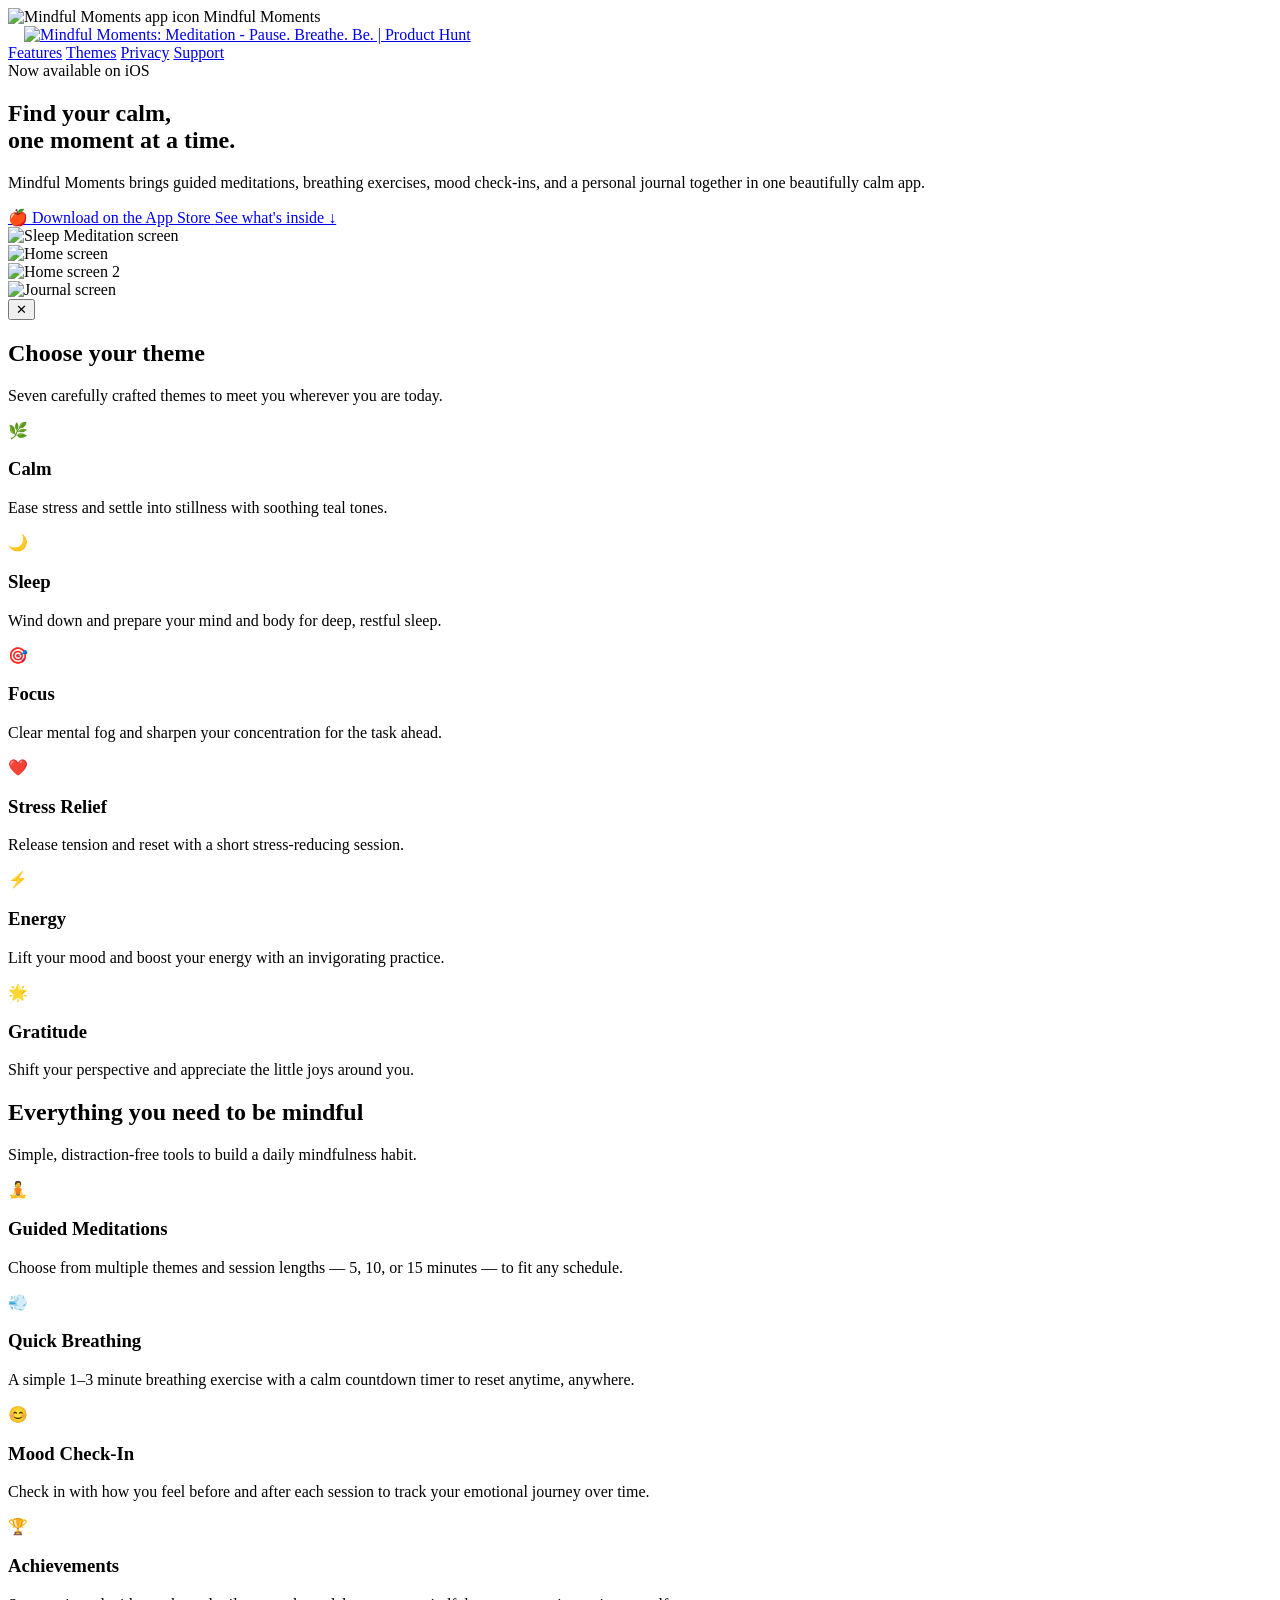
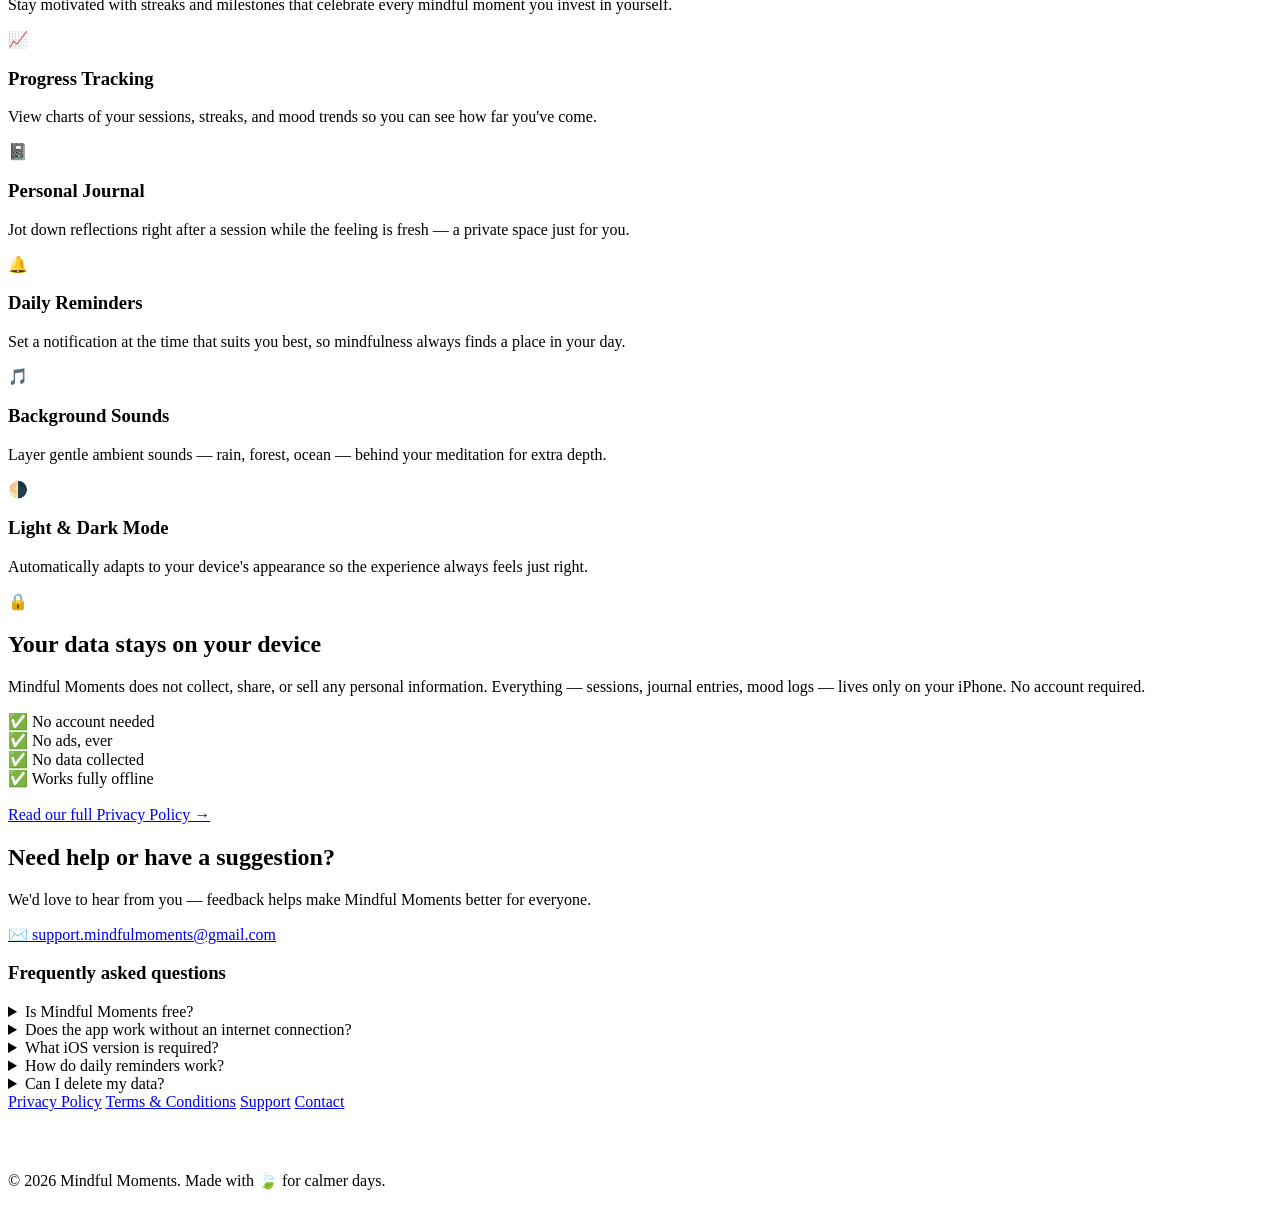
==== commit 92b0443c: "Update index.html" ====
--- a/index.html
+++ b/index.html
@@ -337,7 +337,7 @@
       </div>
     </section>
 
-   <!-- ── Footer ── -->
+<!-- ── Footer ── -->
 <footer>
   <div class="container">
     <div class="footer-links">
@@ -346,9 +346,17 @@
       <a href="#support">Support</a>
       <a href="mailto:support.mindfulmoments@gmail.com">Contact</a>
     </div>
-    <div class="footer-social" style="margin: 16px 0;">
-      <a href="https://www.instagram.com/mindfulmomentsapp" target="_blank" rel="noopener noreferrer" style="margin: 0 8px;">Instagram</a>
-      <a href="https://x.com/trymindfulapp" target="_blank" rel="noopener noreferrer" style="margin: 0 8px;">X</a>
+    <div class="footer-social" style="margin: 16px 0; display: flex; justify-content: center; gap: 16px;">
+      <a href="https://www.instagram.com/mindfulmomentsapp" target="_blank" rel="noopener noreferrer">
+        <svg xmlns="http://www.w3.org/2000/svg" width="24" height="24" viewBox="0 0 24 24" fill="white">
+          <path d="M12 2.163c3.204 0 3.584.012 4.85.07 3.252.148 4.771 1.691 4.919 4.919.058 1.265.069 1.645.069 4.849 0 3.205-.012 3.584-.069 4.849-.149 3.225-1.664 4.771-4.919 4.919-1.266.058-1.644.07-4.85.07-3.204 0-3.584-.012-4.849-.07-3.26-.149-4.771-1.699-4.919-4.92-.058-1.265-.07-1.644-.07-4.849 0-3.204.013-3.583.07-4.849.149-3.227 1.664-4.771 4.919-4.919 1.266-.057 1.645-.069 4.849-.069zm0-2.163c-3.259 0-3.667.014-4.947.072-4.358.2-6.78 2.618-6.98 6.98-.059 1.281-.073 1.689-.073 4.948 0 3.259.014 3.668.072 4.948.2 4.358 2.618 6.78 6.98 6.98 1.281.058 1.689.072 4.948.072 3.259 0 3.668-.014 4.948-.072 4.354-.2 6.782-2.618 6.979-6.98.059-1.28.073-1.689.073-4.948 0-3.259-.014-3.667-.072-4.947-.196-4.354-2.617-6.78-6.979-6.98-1.281-.059-1.69-.073-4.949-.073zm0 5.838c-3.403 0-6.162 2.759-6.162 6.162s2.759 6.163 6.162 6.163 6.162-2.759 6.162-6.163c0-3.403-2.759-6.162-6.162-6.162zm0 10.162c-2.209 0-4-1.79-4-4 0-2.209 1.791-4 4-4s4 1.791 4 4c0 2.21-1.791 4-4 4zm6.406-11.845c-.796 0-1.441.645-1.441 1.44s.645 1.44 1.441 1.44c.795 0 1.439-.645 1.439-1.44s-.644-1.44-1.439-1.44z"/>
+        </svg>
+      </a>
+      <a href="https://x.com/trymindfulapp" target="_blank" rel="noopener noreferrer">
+        <svg xmlns="http://www.w3.org/2000/svg" width="24" height="24" viewBox="0 0 24 24" fill="white">
+          <path d="M18.244 2.25h3.308l-7.227 8.26 8.502 11.24H16.17l-4.714-6.231-5.401 6.231H2.744l7.73-8.835L1.254 2.25H8.08l4.713 6.231zm-1.161 17.52h1.833L7.084 4.126H5.117z"/>
+        </svg>
+      </a>
     </div>
     <p>© 2026 Mindful Moments. Made with 🍃 for calmer days.</p>
   </div>
